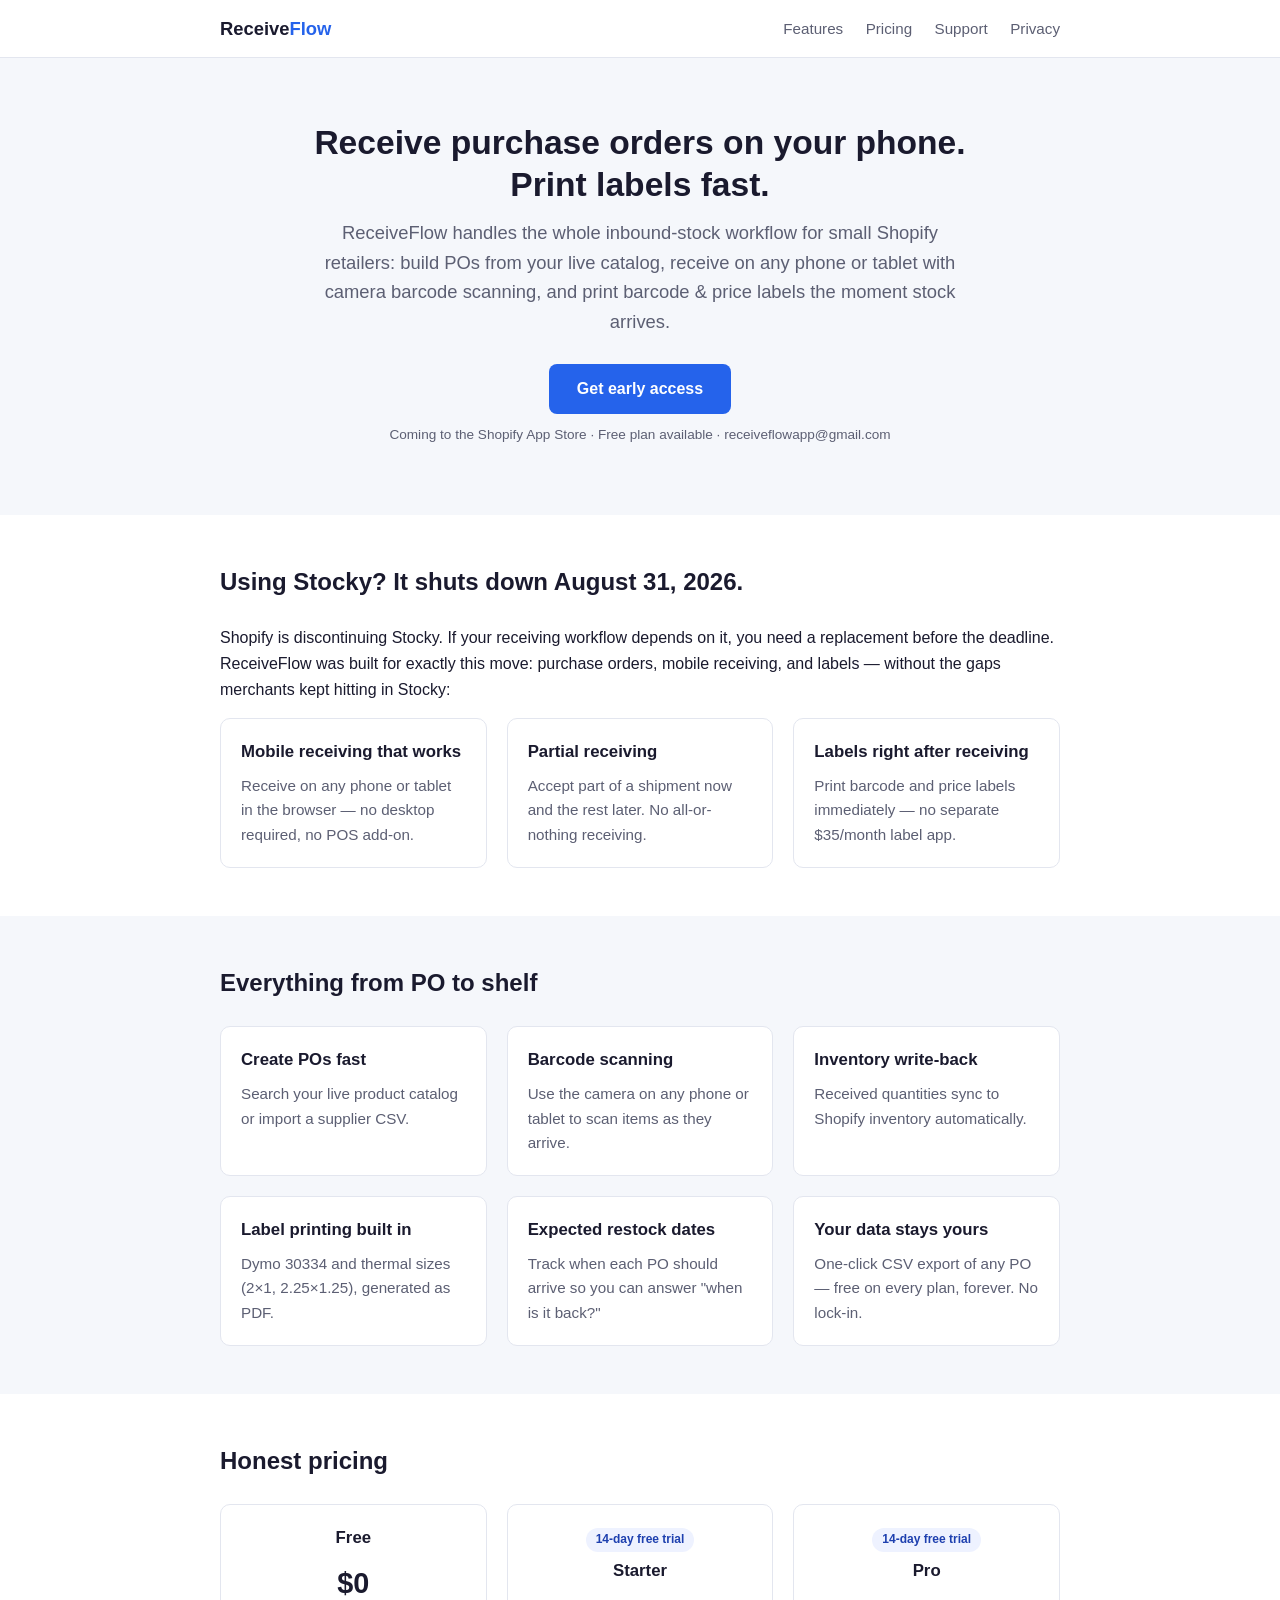
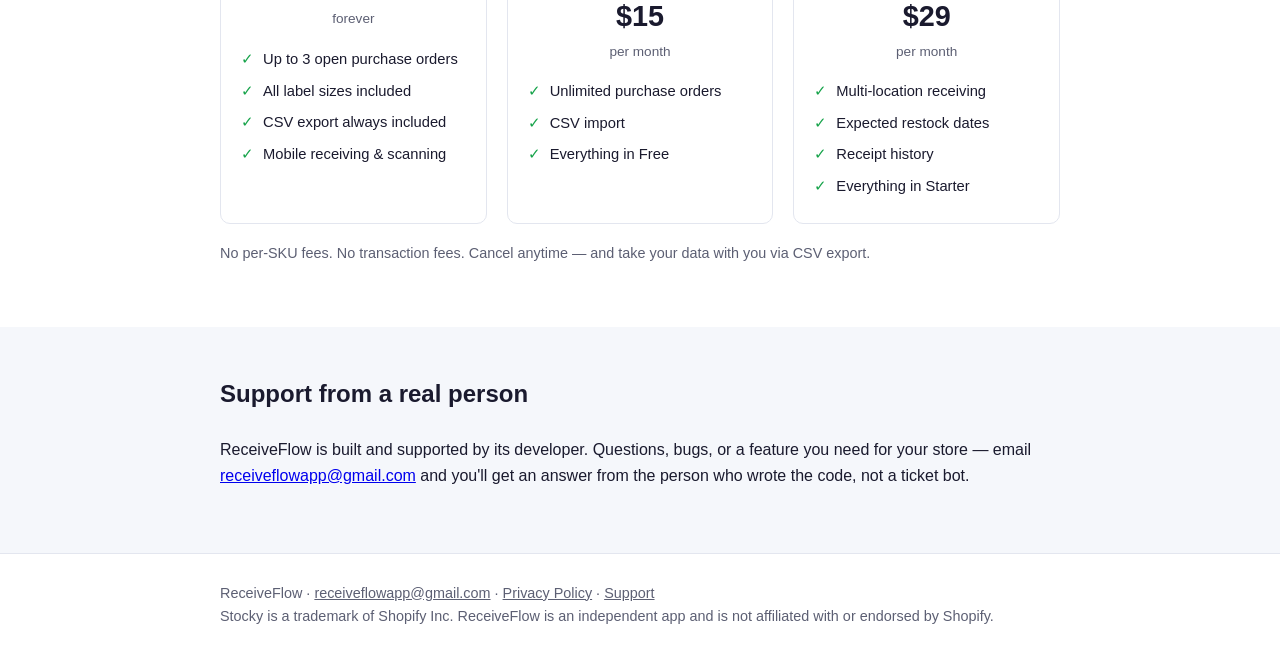
==== index.html @ bebd9b63 "ReceiveFlow marketing site" ====
<!DOCTYPE html>
<html lang="en">
<head>
<meta charset="UTF-8">
<meta name="viewport" content="width=device-width, initial-scale=1">
<title>ReceiveFlow — Receive purchase orders on your phone and print labels fast</title>
<meta name="description" content="ReceiveFlow is a Shopify app for small retailers: create purchase orders, receive stock on any phone or tablet with barcode scanning, and print labels right after receiving. A simple Stocky alternative.">
<link rel="stylesheet" href="style.css">
</head>
<body>

<header class="site">
  <div class="wrap">
    <a class="brand" href="./">Receive<span>Flow</span></a>
    <nav class="site">
      <a href="#features">Features</a>
      <a href="#pricing">Pricing</a>
      <a href="support.html">Support</a>
      <a href="privacy.html">Privacy</a>
    </nav>
  </div>
</header>

<div class="hero">
  <div class="wrap">
    <h1>Receive purchase orders on your phone.<br>Print labels fast.</h1>
    <p class="lead">ReceiveFlow handles the whole inbound-stock workflow for small Shopify retailers:
    build POs from your live catalog, receive on any phone or tablet with camera barcode scanning,
    and print barcode &amp; price labels the moment stock arrives.</p>
    <a class="cta" href="mailto:receiveflowapp@gmail.com?subject=ReceiveFlow%20early%20access">Get early access</a>
    <p class="cta-note">Coming to the Shopify App Store · Free plan available · receiveflowapp@gmail.com</p>
  </div>
</div>

<section id="stocky">
  <div class="wrap">
    <h2>Using Stocky? It shuts down August 31, 2026.</h2>
    <p>Shopify is discontinuing Stocky. If your receiving workflow depends on it, you need a
    replacement before the deadline. ReceiveFlow was built for exactly this move: purchase orders,
    mobile receiving, and labels — without the gaps merchants kept hitting in Stocky:</p>
    <div class="grid">
      <div class="card"><h3>Mobile receiving that works</h3><p>Receive on any phone or tablet in the browser — no desktop required, no POS add-on.</p></div>
      <div class="card"><h3>Partial receiving</h3><p>Accept part of a shipment now and the rest later. No all-or-nothing receiving.</p></div>
      <div class="card"><h3>Labels right after receiving</h3><p>Print barcode and price labels immediately — no separate $35/month label app.</p></div>
    </div>
  </div>
</section>

<section class="alt" id="features">
  <div class="wrap">
    <h2>Everything from PO to shelf</h2>
    <div class="grid">
      <div class="card"><h3>Create POs fast</h3><p>Search your live product catalog or import a supplier CSV.</p></div>
      <div class="card"><h3>Barcode scanning</h3><p>Use the camera on any phone or tablet to scan items as they arrive.</p></div>
      <div class="card"><h3>Inventory write-back</h3><p>Received quantities sync to Shopify inventory automatically.</p></div>
      <div class="card"><h3>Label printing built in</h3><p>Dymo 30334 and thermal sizes (2&times;1, 2.25&times;1.25), generated as PDF.</p></div>
      <div class="card"><h3>Expected restock dates</h3><p>Track when each PO should arrive so you can answer "when is it back?"</p></div>
      <div class="card"><h3>Your data stays yours</h3><p>One-click CSV export of any PO — free on every plan, forever. No lock-in.</p></div>
    </div>
  </div>
</section>

<section id="pricing">
  <div class="wrap">
    <h2>Honest pricing</h2>
    <div class="grid pricing">
      <div class="card">
        <h3>Free</h3>
        <div class="price">$0</div>
        <div class="per">forever</div>
        <ul>
          <li>Up to 3 open purchase orders</li>
          <li>All label sizes included</li>
          <li>CSV export always included</li>
          <li>Mobile receiving &amp; scanning</li>
        </ul>
      </div>
      <div class="card">
        <span class="badge">14-day free trial</span>
        <h3>Starter</h3>
        <div class="price">$15</div>
        <div class="per">per month</div>
        <ul>
          <li>Unlimited purchase orders</li>
          <li>CSV import</li>
          <li>Everything in Free</li>
        </ul>
      </div>
      <div class="card">
        <span class="badge">14-day free trial</span>
        <h3>Pro</h3>
        <div class="price">$29</div>
        <div class="per">per month</div>
        <ul>
          <li>Multi-location receiving</li>
          <li>Expected restock dates</li>
          <li>Receipt history</li>
          <li>Everything in Starter</li>
        </ul>
      </div>
    </div>
    <p style="color:var(--muted); font-size:0.9rem; margin-top:18px;">
      No per-SKU fees. No transaction fees. Cancel anytime — and take your data with you via CSV export.
    </p>
  </div>
</section>

<section class="alt">
  <div class="wrap">
    <h2>Support from a real person</h2>
    <p>ReceiveFlow is built and supported by its developer. Questions, bugs, or a feature you need
    for your store — email <a href="mailto:receiveflowapp@gmail.com">receiveflowapp@gmail.com</a>
    and you'll get an answer from the person who wrote the code, not a ticket bot.</p>
  </div>
</section>

<footer class="site">
  <div class="wrap">
    ReceiveFlow · <a href="mailto:receiveflowapp@gmail.com">receiveflowapp@gmail.com</a> ·
    <a href="privacy.html">Privacy Policy</a> · <a href="support.html">Support</a><br>
    Stocky is a trademark of Shopify Inc. ReceiveFlow is an independent app and is not affiliated with or endorsed by Shopify.
  </div>
</footer>

</body>
</html>
---- style.css ----
:root {
  --ink: #1a1a2e;
  --muted: #5c5f73;
  --accent: #2563eb;
  --accent-dark: #1e40af;
  --bg: #ffffff;
  --bg-soft: #f5f7fb;
  --border: #e3e6ef;
  --ok: #16a34a;
}
* { box-sizing: border-box; }
body {
  margin: 0;
  font-family: -apple-system, BlinkMacSystemFont, "Segoe UI", Roboto, Helvetica, Arial, sans-serif;
  color: var(--ink);
  background: var(--bg);
  line-height: 1.6;
}
.wrap { max-width: 880px; margin: 0 auto; padding: 0 20px; }
header.site {
  border-bottom: 1px solid var(--border);
  background: var(--bg);
}
header.site .wrap {
  display: flex; align-items: center; justify-content: space-between;
  padding-top: 14px; padding-bottom: 14px;
}
.brand { font-weight: 700; font-size: 1.15rem; text-decoration: none; color: var(--ink); }
.brand span { color: var(--accent); }
nav.site a { margin-left: 18px; text-decoration: none; color: var(--muted); font-size: 0.95rem; }
nav.site a:hover { color: var(--ink); }
.hero { background: var(--bg-soft); padding: 64px 0 56px; text-align: center; }
.hero h1 { font-size: 2.1rem; margin: 0 0 12px; line-height: 1.25; }
.hero p.lead { font-size: 1.15rem; color: var(--muted); max-width: 640px; margin: 0 auto 28px; }
.cta {
  display: inline-block; background: var(--accent); color: #fff; text-decoration: none;
  padding: 12px 28px; border-radius: 8px; font-weight: 600;
}
.cta:hover { background: var(--accent-dark); }
.cta-note { font-size: 0.85rem; color: var(--muted); margin-top: 10px; }
section { padding: 48px 0; }
section.alt { background: var(--bg-soft); }
h2 { font-size: 1.5rem; margin: 0 0 24px; }
.grid { display: grid; grid-template-columns: repeat(auto-fit, minmax(240px, 1fr)); gap: 20px; }
.card {
  background: var(--bg); border: 1px solid var(--border); border-radius: 10px; padding: 20px;
}
.card h3 { margin: 0 0 8px; font-size: 1.05rem; }
.card p { margin: 0; color: var(--muted); font-size: 0.95rem; }
.pricing .card { text-align: center; }
.pricing .price { font-size: 1.8rem; font-weight: 700; margin: 6px 0 2px; }
.pricing .per { color: var(--muted); font-size: 0.85rem; }
.pricing ul { list-style: none; padding: 0; margin: 14px 0 0; text-align: left; font-size: 0.92rem; }
.pricing li { padding: 4px 0 4px 22px; position: relative; }
.pricing li::before { content: "✓"; color: var(--ok); position: absolute; left: 0; }
.badge {
  display: inline-block; background: #eef2ff; color: var(--accent-dark);
  font-size: 0.75rem; font-weight: 600; padding: 2px 10px; border-radius: 999px;
  margin-bottom: 6px;
}
footer.site {
  border-top: 1px solid var(--border); padding: 28px 0; color: var(--muted); font-size: 0.9rem;
}
footer.site a { color: var(--muted); }
article.legal h1 { font-size: 1.7rem; }
article.legal h2 { font-size: 1.2rem; margin-top: 32px; }
article.legal { padding: 40px 0 64px; }
table { border-collapse: collapse; width: 100%; margin: 16px 0; }
th, td { border: 1px solid var(--border); padding: 8px 12px; text-align: left; font-size: 0.95rem; }
th { background: var(--bg-soft); }
.faq dt { font-weight: 600; margin-top: 20px; }
.faq dd { margin: 6px 0 0; color: var(--muted); }
@media (max-width: 600px) {
  .hero h1 { font-size: 1.6rem; }
  nav.site a { margin-left: 12px; font-size: 0.85rem; }
}
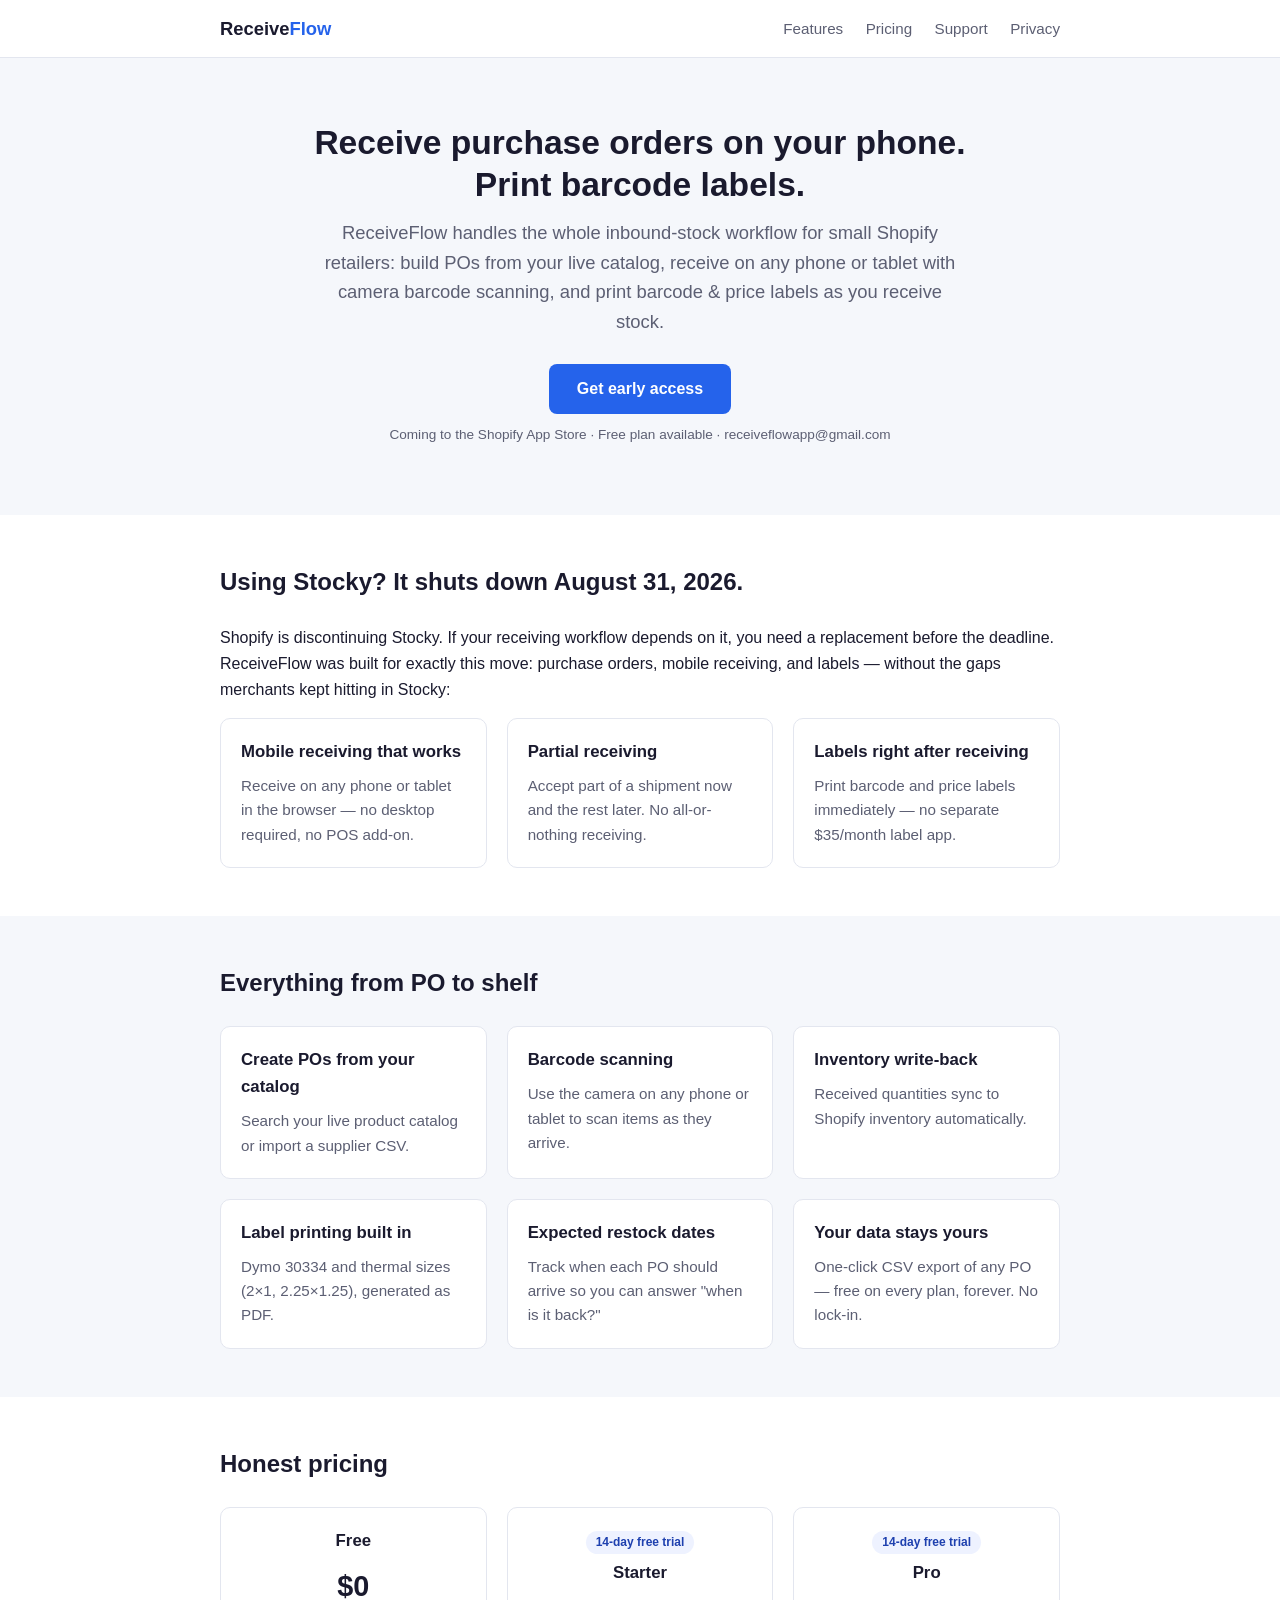
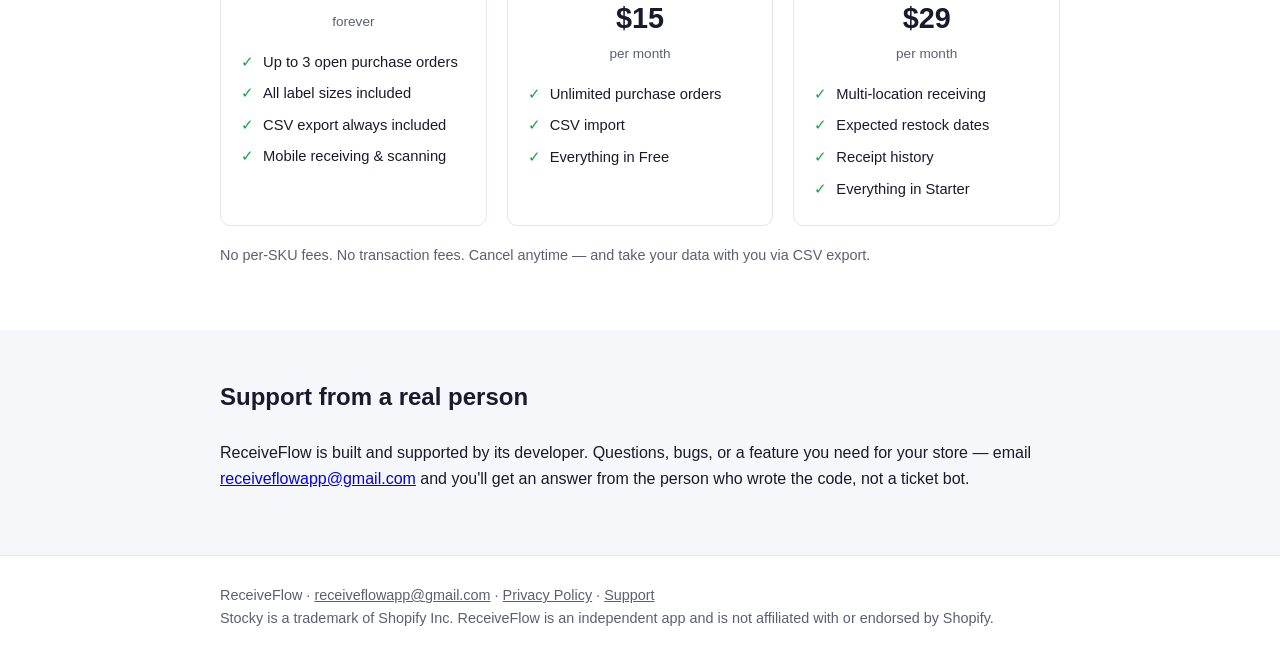
==== commit f836a478: "Drop unverifiable speed claims (fast / the moment) from marketing copy" ====
--- a/index.html
+++ b/index.html
@@ -3,8 +3,8 @@
 <head>
 <meta charset="UTF-8">
 <meta name="viewport" content="width=device-width, initial-scale=1">
-<title>ReceiveFlow — Receive purchase orders on your phone and print labels fast</title>
-<meta name="description" content="ReceiveFlow is a Shopify app for small retailers: create purchase orders, receive stock on any phone or tablet with barcode scanning, and print labels right after receiving. A simple Stocky alternative.">
+<title>ReceiveFlow — Receive purchase orders on your phone and print labels</title>
+<meta name="description" content="ReceiveFlow is a Shopify app for small retailers: create purchase orders, receive stock on any phone or tablet with barcode scanning, and print labels after receiving. A simple Stocky alternative.">
 <link rel="stylesheet" href="style.css">
 </head>
 <body>
@@ -23,10 +23,10 @@
 
 <div class="hero">
   <div class="wrap">
-    <h1>Receive purchase orders on your phone.<br>Print labels fast.</h1>
+    <h1>Receive purchase orders on your phone.<br>Print barcode labels.</h1>
     <p class="lead">ReceiveFlow handles the whole inbound-stock workflow for small Shopify retailers:
     build POs from your live catalog, receive on any phone or tablet with camera barcode scanning,
-    and print barcode &amp; price labels the moment stock arrives.</p>
+    and print barcode &amp; price labels as you receive stock.</p>
     <a class="cta" href="mailto:receiveflowapp@gmail.com?subject=ReceiveFlow%20early%20access">Get early access</a>
     <p class="cta-note">Coming to the Shopify App Store · Free plan available · receiveflowapp@gmail.com</p>
   </div>
@@ -50,7 +50,7 @@
   <div class="wrap">
     <h2>Everything from PO to shelf</h2>
     <div class="grid">
-      <div class="card"><h3>Create POs fast</h3><p>Search your live product catalog or import a supplier CSV.</p></div>
+      <div class="card"><h3>Create POs from your catalog</h3><p>Search your live product catalog or import a supplier CSV.</p></div>
       <div class="card"><h3>Barcode scanning</h3><p>Use the camera on any phone or tablet to scan items as they arrive.</p></div>
       <div class="card"><h3>Inventory write-back</h3><p>Received quantities sync to Shopify inventory automatically.</p></div>
       <div class="card"><h3>Label printing built in</h3><p>Dymo 30334 and thermal sizes (2&times;1, 2.25&times;1.25), generated as PDF.</p></div>
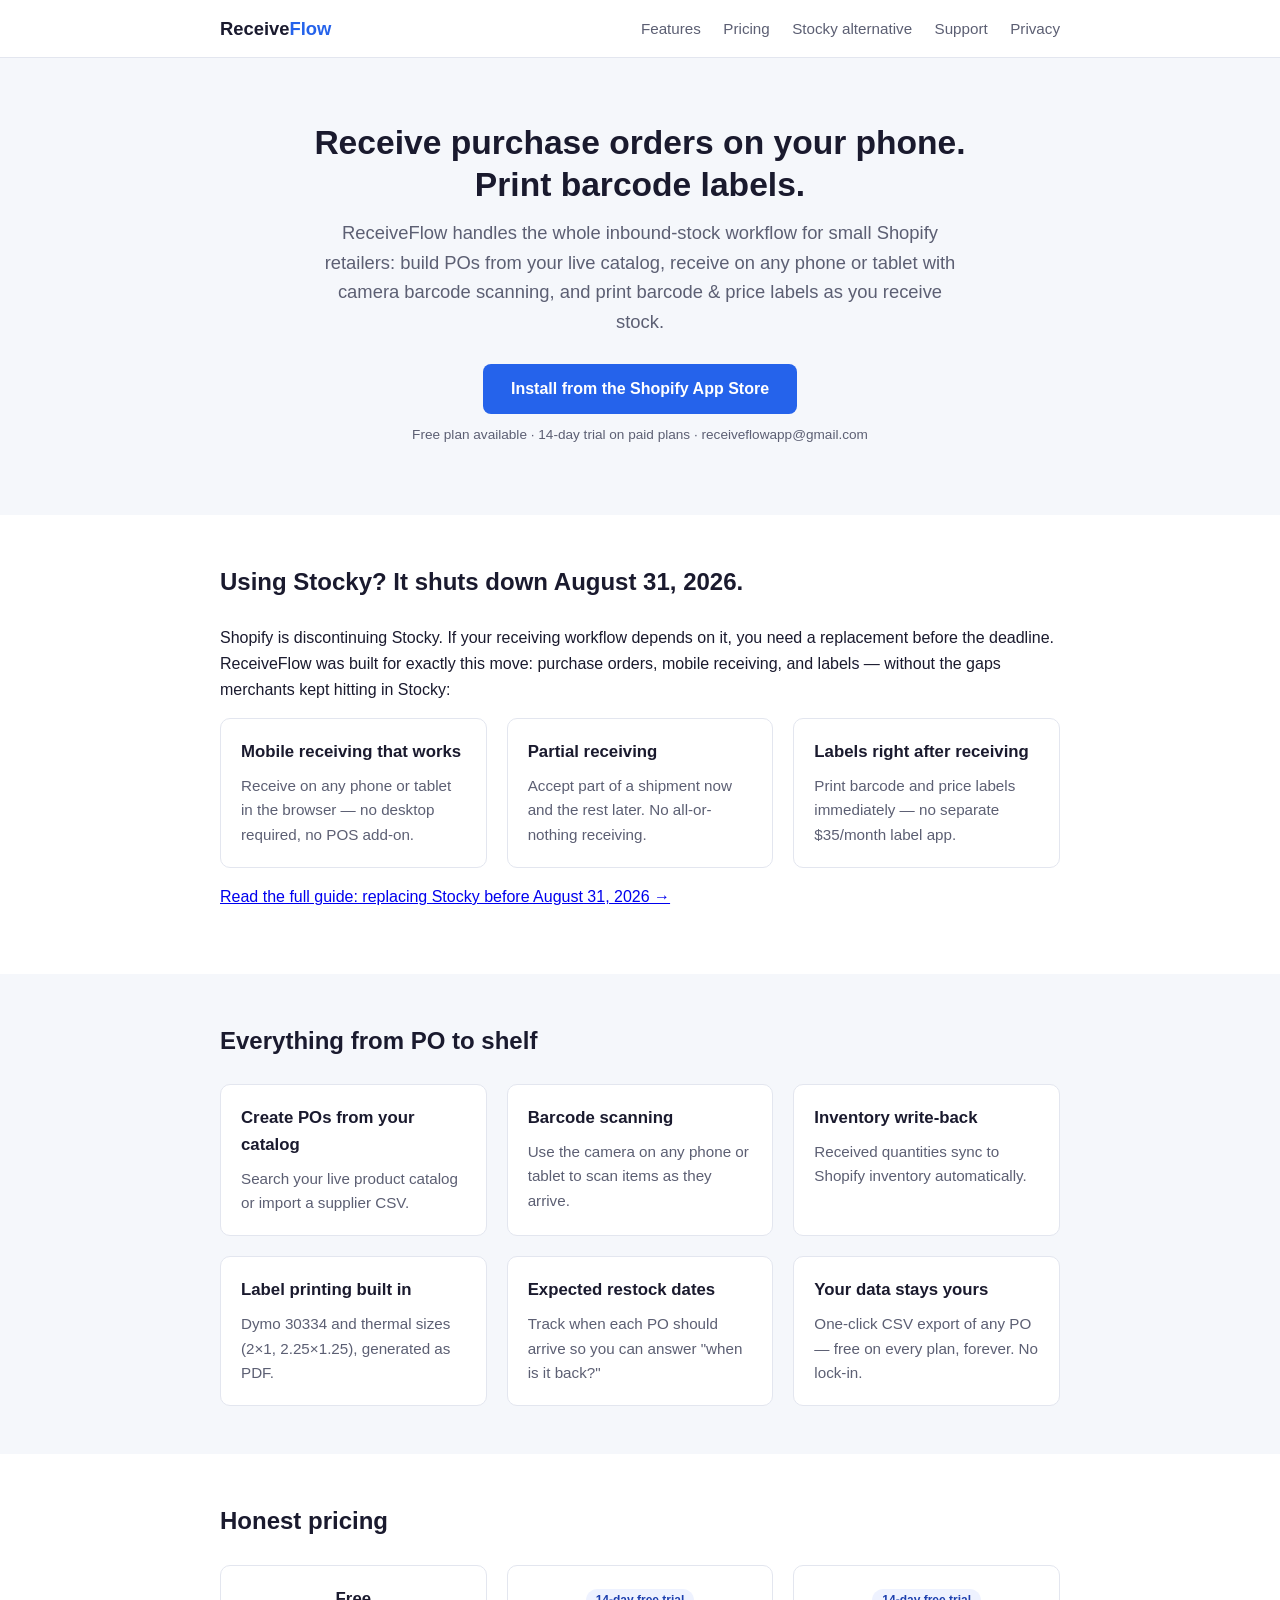
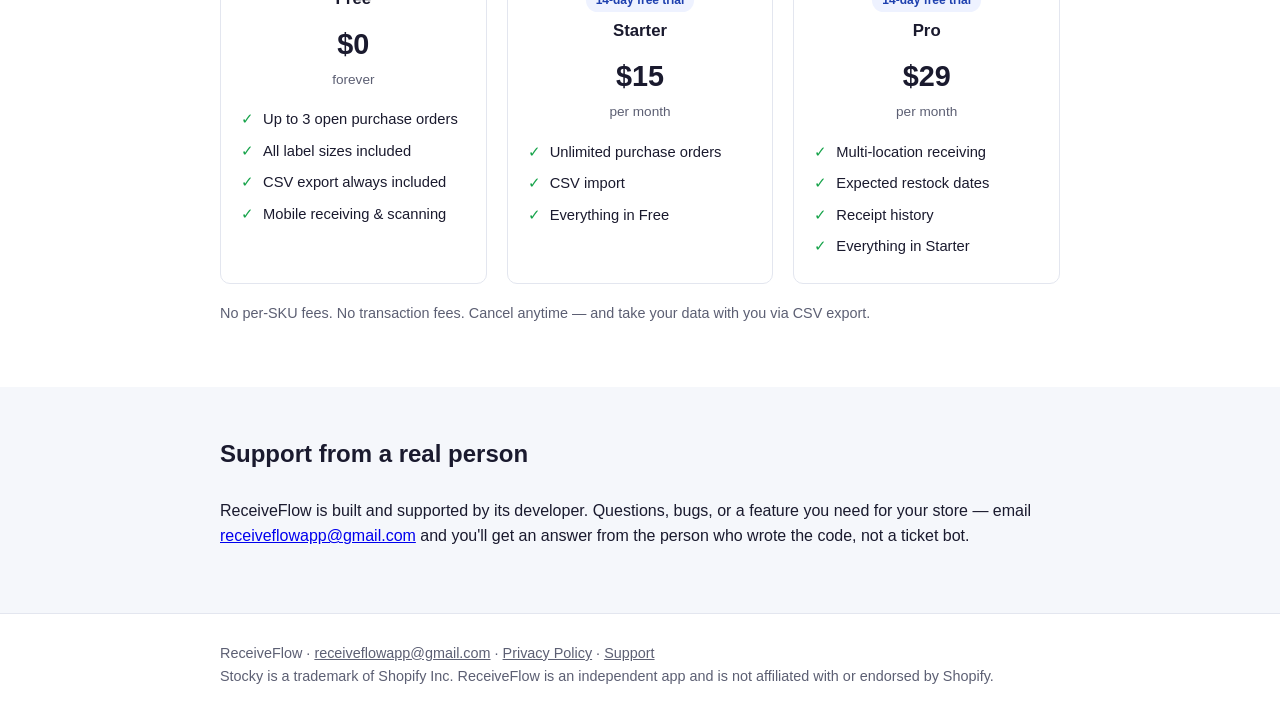
==== commit a8f657f5: "Add Stocky alternative guide page, update CTA to App Store, add sitemap" ====
--- a/index.html
+++ b/index.html
@@ -6,6 +6,7 @@
 <title>ReceiveFlow — Receive purchase orders on your phone and print labels</title>
 <meta name="description" content="ReceiveFlow is a Shopify app for small retailers: create purchase orders, receive stock on any phone or tablet with barcode scanning, and print labels after receiving. A simple Stocky alternative.">
 <link rel="stylesheet" href="style.css">
+<link rel="canonical" href="https://haruumi1.github.io/receiveflow/">
 </head>
 <body>
 
@@ -15,6 +16,7 @@
     <nav class="site">
       <a href="#features">Features</a>
       <a href="#pricing">Pricing</a>
+      <a href="stocky-alternative.html">Stocky alternative</a>
       <a href="support.html">Support</a>
       <a href="privacy.html">Privacy</a>
     </nav>
@@ -27,8 +29,8 @@
     <p class="lead">ReceiveFlow handles the whole inbound-stock workflow for small Shopify retailers:
     build POs from your live catalog, receive on any phone or tablet with camera barcode scanning,
     and print barcode &amp; price labels as you receive stock.</p>
-    <a class="cta" href="mailto:receiveflowapp@gmail.com?subject=ReceiveFlow%20early%20access">Get early access</a>
-    <p class="cta-note">Coming to the Shopify App Store · Free plan available · receiveflowapp@gmail.com</p>
+    <a class="cta" href="https://apps.shopify.com/receiveflow">Install from the Shopify App Store</a>
+    <p class="cta-note">Free plan available · 14-day trial on paid plans · receiveflowapp@gmail.com</p>
   </div>
 </div>
 
@@ -43,6 +45,7 @@
       <div class="card"><h3>Partial receiving</h3><p>Accept part of a shipment now and the rest later. No all-or-nothing receiving.</p></div>
       <div class="card"><h3>Labels right after receiving</h3><p>Print barcode and price labels immediately — no separate $35/month label app.</p></div>
     </div>
+    <p><a href="stocky-alternative.html">Read the full guide: replacing Stocky before August 31, 2026 →</a></p>
   </div>
 </section>
 
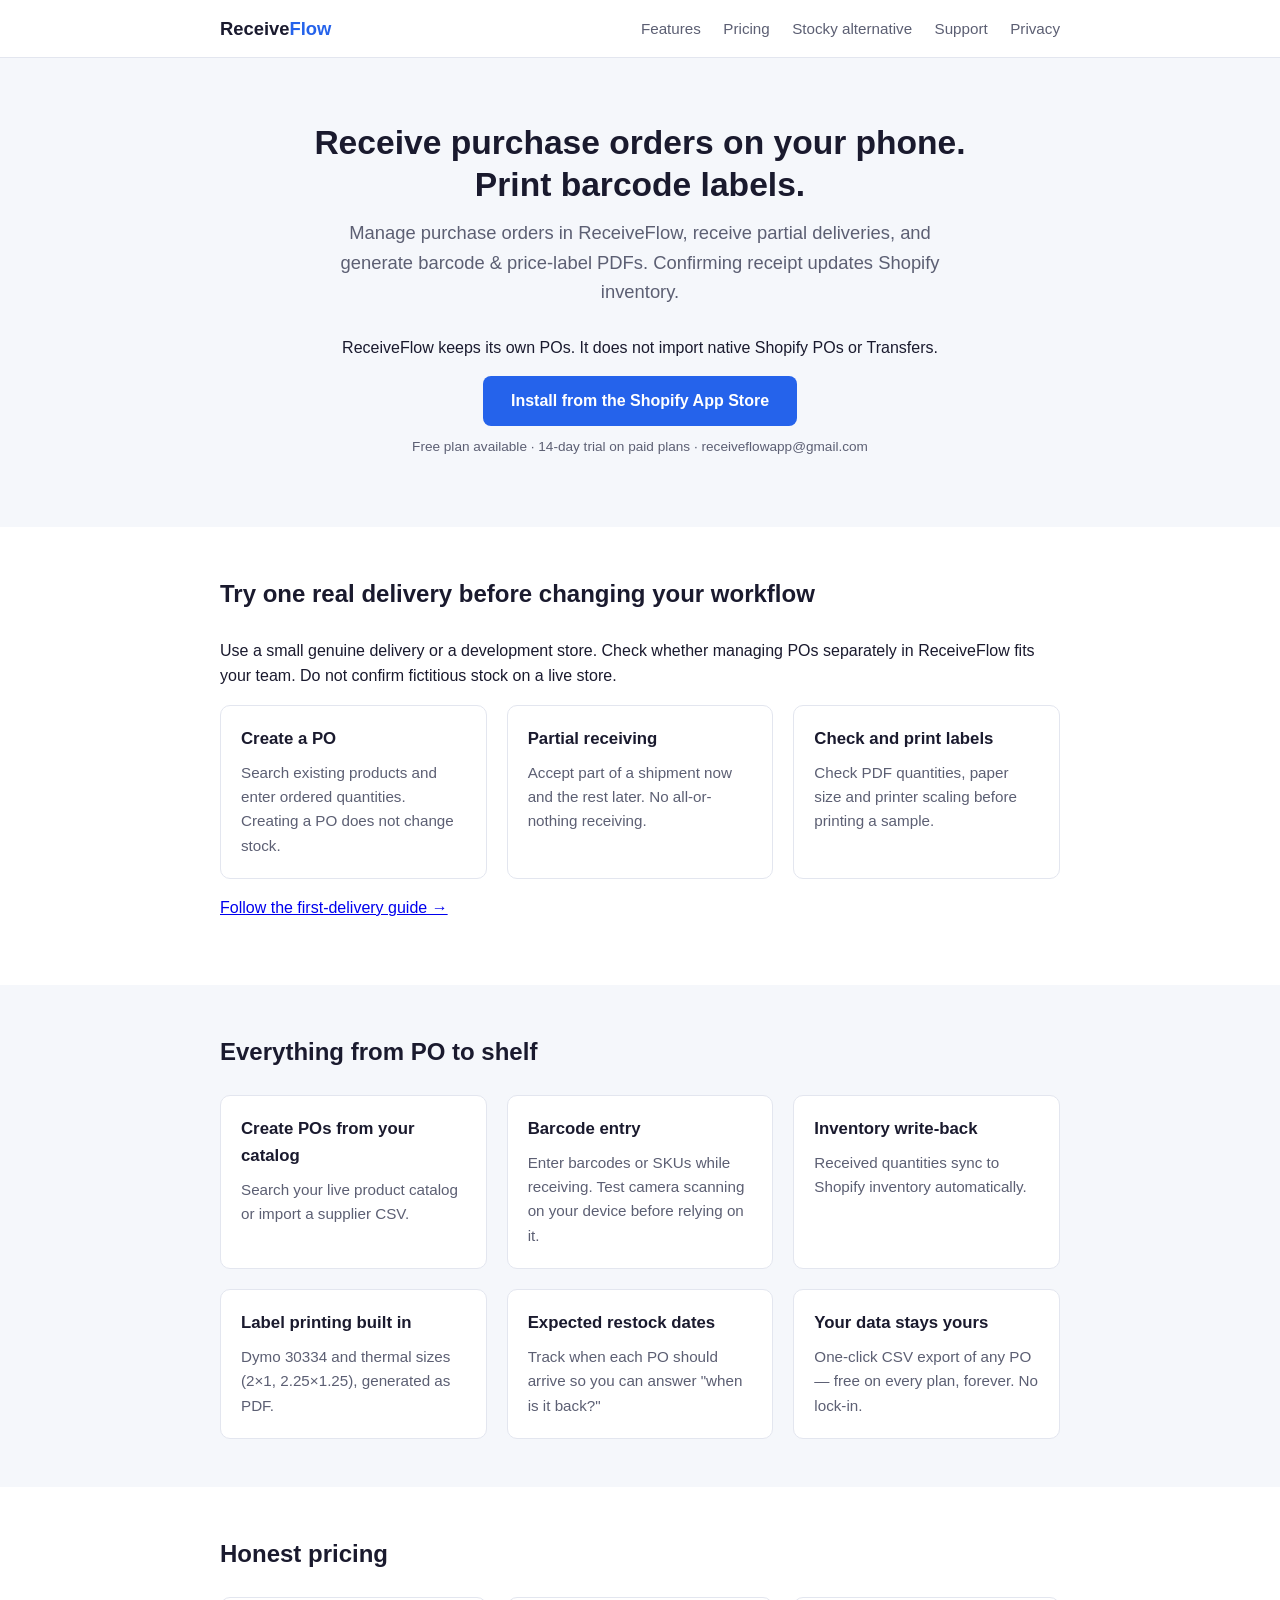
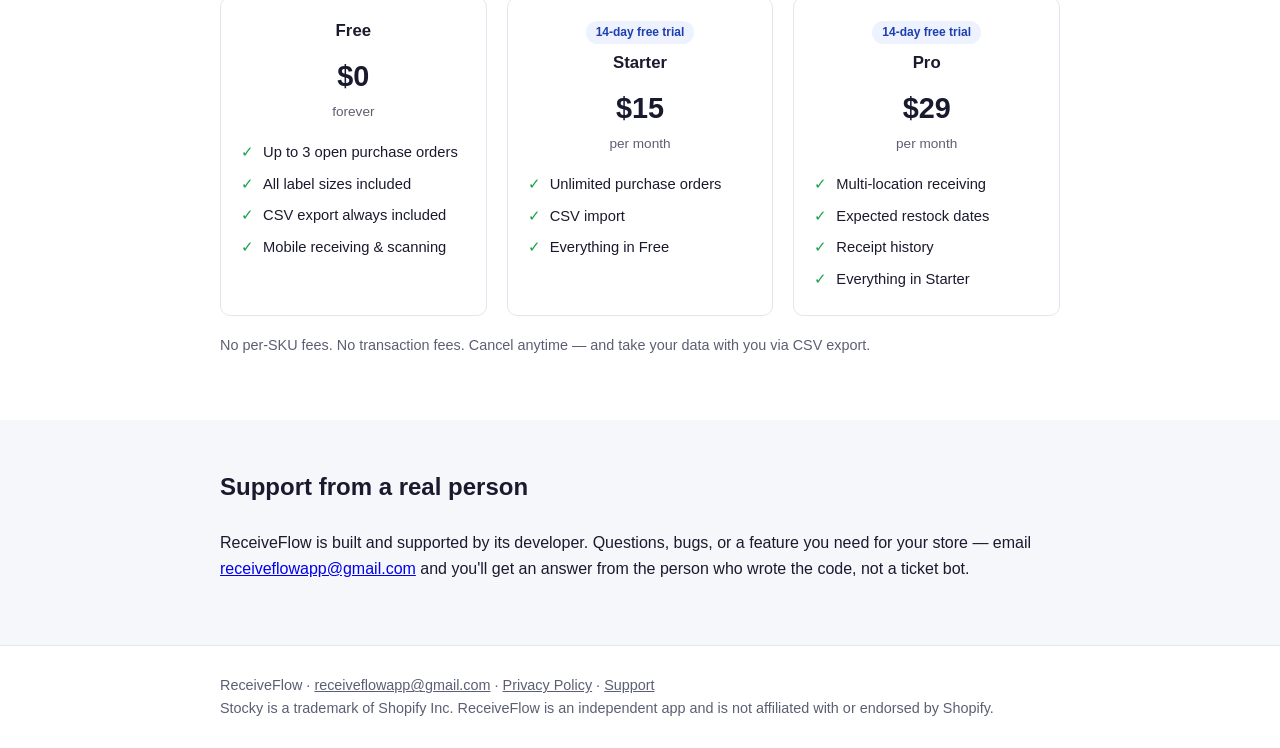
==== commit a76d8409: "Clarify receiving workflow and add first delivery guide" ====
--- a/index.html
+++ b/index.html
@@ -4,7 +4,8 @@
 <meta charset="UTF-8">
 <meta name="viewport" content="width=device-width, initial-scale=1">
 <title>ReceiveFlow — Receive purchase orders on your phone and print labels</title>
-<meta name="description" content="ReceiveFlow is a Shopify app for small retailers: create purchase orders, receive stock on any phone or tablet with barcode scanning, and print labels after receiving. A simple Stocky alternative.">
+<meta name="description" content="Manage purchase orders in ReceiveFlow, receive partial deliveries, update Shopify inventory and generate barcode and price-label PDFs.">
+<meta name="google-site-verification" content="Xx1z3ZHEzv8lquo427c_LT-HET4gWp7_pUVTdjHYZiM" />
 <link rel="stylesheet" href="style.css">
 <link rel="canonical" href="https://haruumi1.github.io/receiveflow/">
 </head>
@@ -26,9 +27,9 @@
 <div class="hero">
   <div class="wrap">
     <h1>Receive purchase orders on your phone.<br>Print barcode labels.</h1>
-    <p class="lead">ReceiveFlow handles the whole inbound-stock workflow for small Shopify retailers:
-    build POs from your live catalog, receive on any phone or tablet with camera barcode scanning,
-    and print barcode &amp; price labels as you receive stock.</p>
+    <p class="lead">Manage purchase orders in ReceiveFlow, receive partial deliveries,
+    and generate barcode &amp; price-label PDFs. Confirming receipt updates Shopify inventory.</p>
+    <p>ReceiveFlow keeps its own POs. It does not import native Shopify POs or Transfers.</p>
     <a class="cta" href="https://apps.shopify.com/receiveflow">Install from the Shopify App Store</a>
     <p class="cta-note">Free plan available · 14-day trial on paid plans · receiveflowapp@gmail.com</p>
   </div>
@@ -36,16 +37,15 @@
 
 <section id="stocky">
   <div class="wrap">
-    <h2>Using Stocky? It shuts down August 31, 2026.</h2>
-    <p>Shopify is discontinuing Stocky. If your receiving workflow depends on it, you need a
-    replacement before the deadline. ReceiveFlow was built for exactly this move: purchase orders,
-    mobile receiving, and labels — without the gaps merchants kept hitting in Stocky:</p>
+    <h2>Try one real delivery before changing your workflow</h2>
+    <p>Use a small genuine delivery or a development store. Check whether managing POs separately
+    in ReceiveFlow fits your team. Do not confirm fictitious stock on a live store.</p>
     <div class="grid">
-      <div class="card"><h3>Mobile receiving that works</h3><p>Receive on any phone or tablet in the browser — no desktop required, no POS add-on.</p></div>
+      <div class="card"><h3>Create a PO</h3><p>Search existing products and enter ordered quantities. Creating a PO does not change stock.</p></div>
       <div class="card"><h3>Partial receiving</h3><p>Accept part of a shipment now and the rest later. No all-or-nothing receiving.</p></div>
-      <div class="card"><h3>Labels right after receiving</h3><p>Print barcode and price labels immediately — no separate $35/month label app.</p></div>
+      <div class="card"><h3>Check and print labels</h3><p>Check PDF quantities, paper size and printer scaling before printing a sample.</p></div>
     </div>
-    <p><a href="stocky-alternative.html">Read the full guide: replacing Stocky before August 31, 2026 →</a></p>
+    <p><a href="quickstart.html">Follow the first-delivery guide →</a></p>
   </div>
 </section>
 
@@ -54,7 +54,7 @@
     <h2>Everything from PO to shelf</h2>
     <div class="grid">
       <div class="card"><h3>Create POs from your catalog</h3><p>Search your live product catalog or import a supplier CSV.</p></div>
-      <div class="card"><h3>Barcode scanning</h3><p>Use the camera on any phone or tablet to scan items as they arrive.</p></div>
+      <div class="card"><h3>Barcode entry</h3><p>Enter barcodes or SKUs while receiving. Test camera scanning on your device before relying on it.</p></div>
       <div class="card"><h3>Inventory write-back</h3><p>Received quantities sync to Shopify inventory automatically.</p></div>
       <div class="card"><h3>Label printing built in</h3><p>Dymo 30334 and thermal sizes (2&times;1, 2.25&times;1.25), generated as PDF.</p></div>
       <div class="card"><h3>Expected restock dates</h3><p>Track when each PO should arrive so you can answer "when is it back?"</p></div>
--- a/style.css
+++ b/style.css
@@ -71,6 +71,8 @@
 .faq dt { font-weight: 600; margin-top: 20px; }
 .faq dd { margin: 6px 0 0; color: var(--muted); }
 @media (max-width: 600px) {
+  header.site .wrap { flex-wrap: wrap; gap: 12px; }
+  nav.site { display: flex; flex-wrap: wrap; gap: 8px 12px; }
   .hero h1 { font-size: 1.6rem; }
   nav.site a { margin-left: 12px; font-size: 0.85rem; }
 }
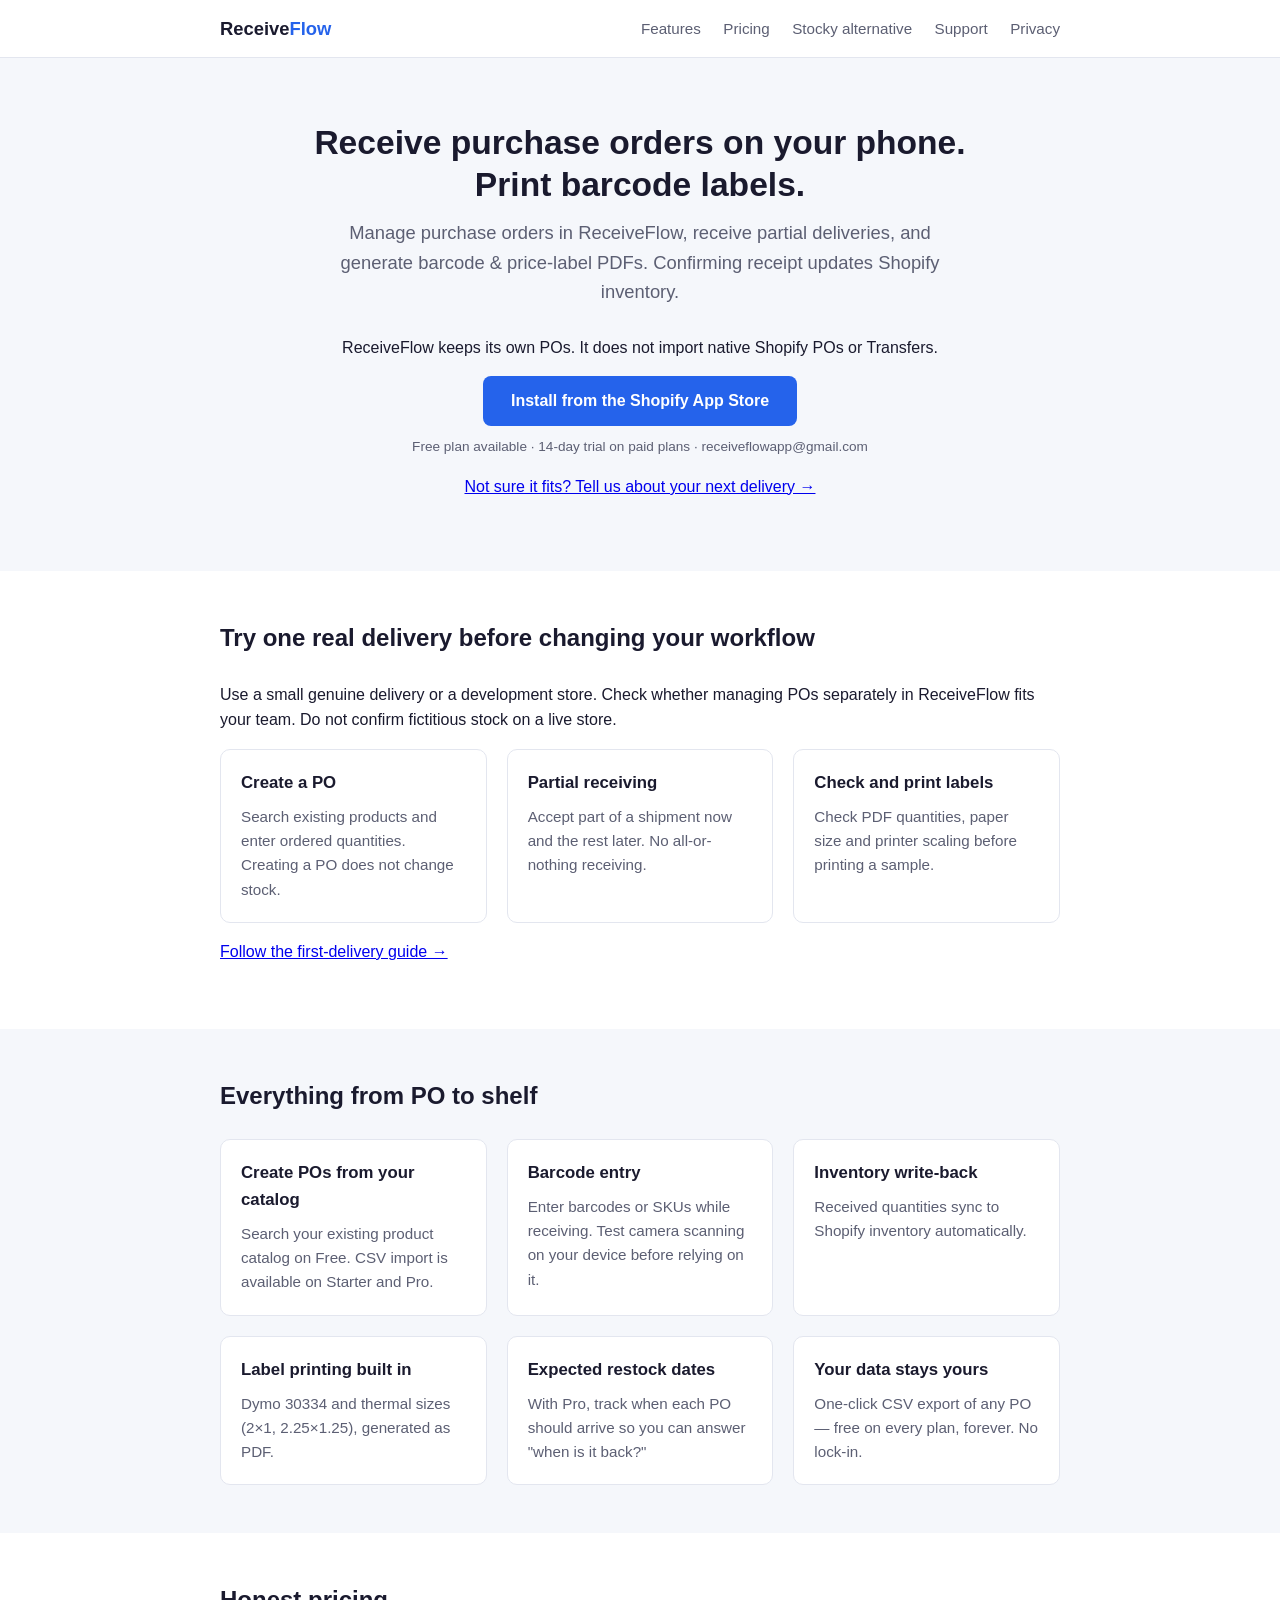
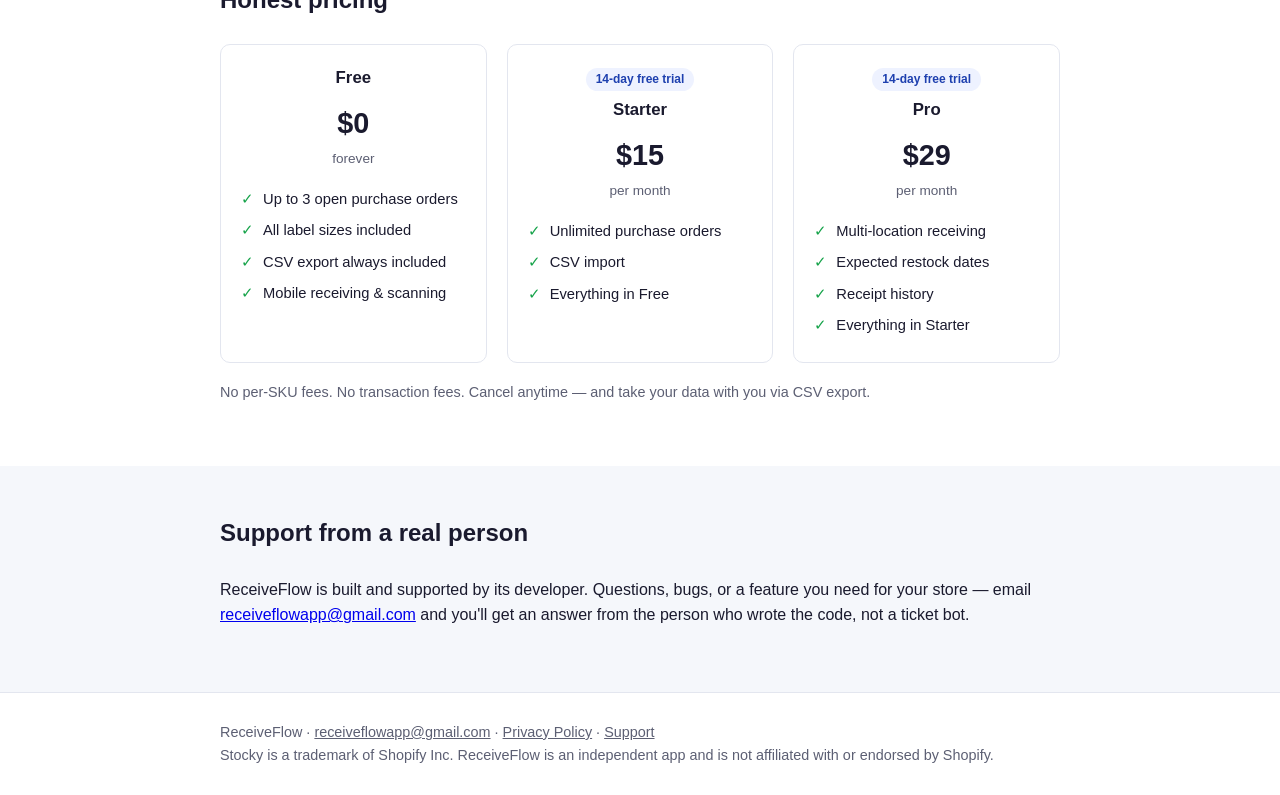
==== commit 4e67afb1: "Add opt-in receiving workflow fit check" ====
--- a/index.html
+++ b/index.html
@@ -32,6 +32,7 @@
     <p>ReceiveFlow keeps its own POs. It does not import native Shopify POs or Transfers.</p>
     <a class="cta" href="https://apps.shopify.com/receiveflow">Install from the Shopify App Store</a>
     <p class="cta-note">Free plan available · 14-day trial on paid plans · receiveflowapp@gmail.com</p>
+    <p><a href="support.html#workflow-fit">Not sure it fits? Tell us about your next delivery →</a></p>
   </div>
 </div>
 
@@ -53,11 +54,11 @@
   <div class="wrap">
     <h2>Everything from PO to shelf</h2>
     <div class="grid">
-      <div class="card"><h3>Create POs from your catalog</h3><p>Search your live product catalog or import a supplier CSV.</p></div>
+      <div class="card"><h3>Create POs from your catalog</h3><p>Search your existing product catalog on Free. CSV import is available on Starter and Pro.</p></div>
       <div class="card"><h3>Barcode entry</h3><p>Enter barcodes or SKUs while receiving. Test camera scanning on your device before relying on it.</p></div>
       <div class="card"><h3>Inventory write-back</h3><p>Received quantities sync to Shopify inventory automatically.</p></div>
       <div class="card"><h3>Label printing built in</h3><p>Dymo 30334 and thermal sizes (2&times;1, 2.25&times;1.25), generated as PDF.</p></div>
-      <div class="card"><h3>Expected restock dates</h3><p>Track when each PO should arrive so you can answer "when is it back?"</p></div>
+      <div class="card"><h3>Expected restock dates</h3><p>With Pro, track when each PO should arrive so you can answer "when is it back?"</p></div>
       <div class="card"><h3>Your data stays yours</h3><p>One-click CSV export of any PO — free on every plan, forever. No lock-in.</p></div>
     </div>
   </div>
